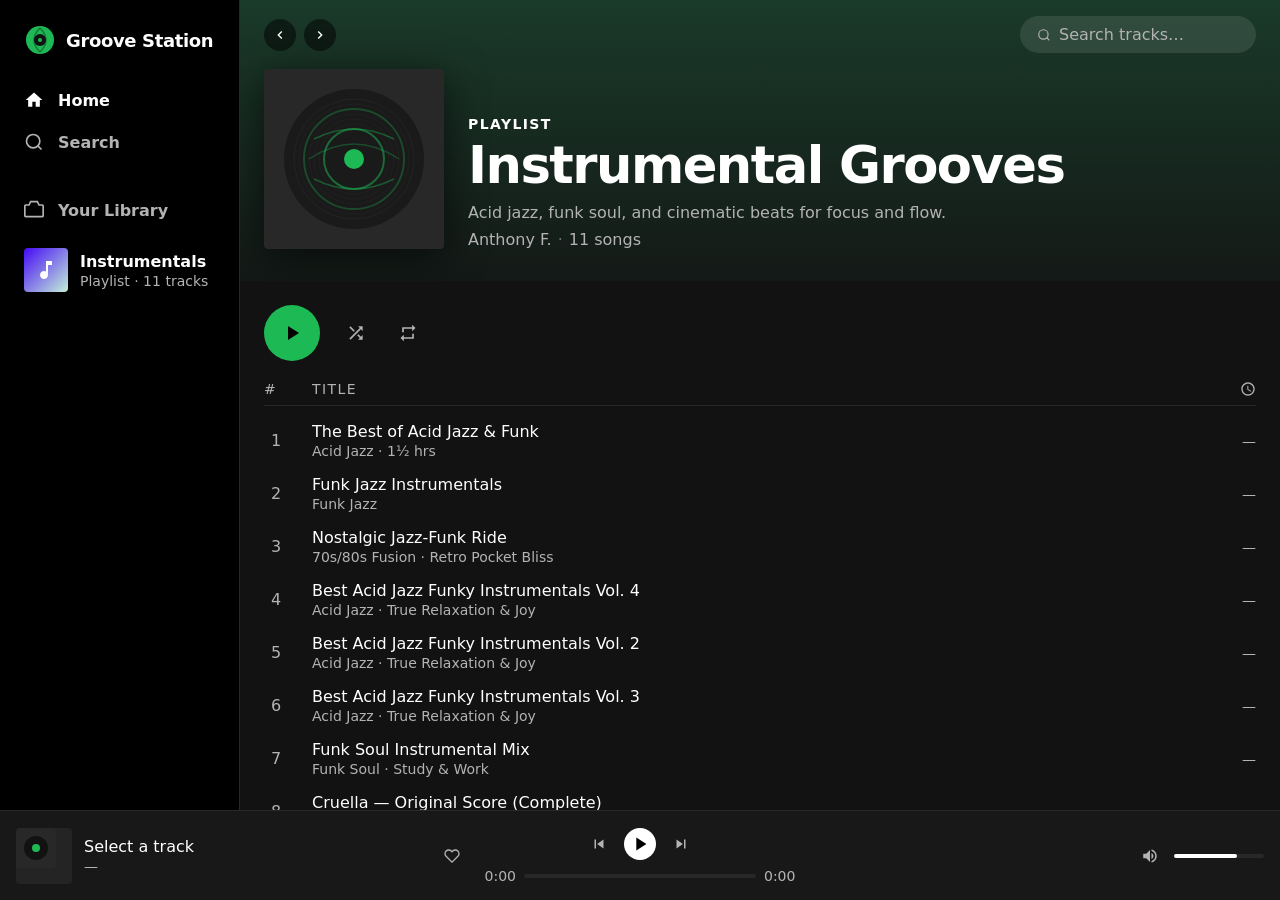
==== index.html @ 1ec8a1f3 "Initial commit: Groove Station music player - Spotify-style dark UI with sidebar, hero banner, track" ====
<!DOCTYPE html>
<html lang="en">
<head>
  <meta charset="UTF-8" />
  <meta name="viewport" content="width=device-width, initial-scale=1.0" />
  <title>Groove Station — Instrumental Player</title>
  <link rel="preconnect" href="https://api.fontshare.com" crossorigin />
  <link href="https://api.fontshare.com/v2/css?f[]=satoshi@400,500,700&f[]=cabinet-grotesk@400,500,700,800&display=swap" rel="stylesheet" />
  <link rel="stylesheet" href="style.css" />
</head>
<body>
  <!-- Sidebar -->
  <aside class="sidebar">
    <div class="sidebar-logo">
      <svg viewBox="0 0 32 32" fill="none" aria-label="Groove Station" width="32" height="32">
        <circle cx="16" cy="16" r="14" fill="#1DB954"/>
        <circle cx="16" cy="16" r="6" fill="#121212"/>
        <circle cx="16" cy="16" r="2" fill="#1DB954"/>
        <path d="M16 4 Q22 10 22 16 Q22 22 16 28" stroke="#121212" stroke-width="1.5" fill="none" opacity="0.4"/>
        <path d="M16 4 Q10 10 10 16 Q10 22 16 28" stroke="#121212" stroke-width="1.5" fill="none" opacity="0.4"/>
      </svg>
      <span class="logo-text">Groove Station</span>
    </div>

    <nav class="sidebar-nav">
      <div class="nav-section">
        <button class="nav-item active" data-view="home">
          <svg viewBox="0 0 24 24" fill="currentColor" width="20" height="20"><path d="M10 20v-6h4v6h5v-8h3L12 3 2 12h3v8z"/></svg>
          Home
        </button>
        <button class="nav-item" data-view="search">
          <svg viewBox="0 0 24 24" fill="none" stroke="currentColor" stroke-width="2" width="20" height="20"><circle cx="11" cy="11" r="8"/><path d="m21 21-4.35-4.35"/></svg>
          Search
        </button>
      </div>

      <div class="nav-section">
        <div class="library-header">
          <svg viewBox="0 0 24 24" fill="none" stroke="currentColor" stroke-width="2" width="20" height="20"><path d="M2 6h4l2-4h8l2 4h4a1 1 0 0 1 1 1v12a1 1 0 0 1-1 1H2a1 1 0 0 1-1-1V7a1 1 0 0 1 1-1z"/></svg>
          Your Library
        </div>
        <div class="playlist-card">
          <div class="playlist-icon">
            <svg viewBox="0 0 24 24" fill="currentColor" width="24" height="24"><path d="M12 3v10.55c-.59-.34-1.27-.55-2-.55-2.21 0-4 1.79-4 4s1.79 4 4 4 4-1.79 4-4V7h4V3h-6z"/></svg>
          </div>
          <div class="playlist-info">
            <span class="playlist-name">Instrumentals</span>
            <span class="playlist-meta">Playlist · <span id="track-count">11</span> tracks</span>
          </div>
        </div>
      </div>
    </nav>
  </aside>

  <!-- Main content -->
  <main class="main">
    <!-- Header -->
    <header class="main-header">
      <div class="header-nav">
        <button class="header-btn" id="btn-back" aria-label="Back">
          <svg viewBox="0 0 24 24" fill="currentColor" width="16" height="16"><path d="M15.41 7.41L14 6l-6 6 6 6 1.41-1.41L10.83 12z"/></svg>
        </button>
        <button class="header-btn" id="btn-fwd" aria-label="Forward">
          <svg viewBox="0 0 24 24" fill="currentColor" width="16" height="16"><path d="M10 6L8.59 7.41 13.17 12l-4.58 4.59L10 18l6-6z"/></svg>
        </button>
      </div>
      <div class="header-right">
        <div class="search-bar">
          <svg viewBox="0 0 24 24" fill="none" stroke="currentColor" stroke-width="2" width="14" height="14"><circle cx="11" cy="11" r="8"/><path d="m21 21-4.35-4.35"/></svg>
          <input type="text" id="search-input" placeholder="Search tracks…" />
        </div>
      </div>
    </header>

    <!-- Hero Banner -->
    <div class="hero-banner">
      <div class="hero-art">
        <svg viewBox="0 0 180 180" fill="none" width="180" height="180">
          <rect width="180" height="180" rx="4" fill="#282828"/>
          <circle cx="90" cy="90" r="70" fill="#121212" opacity="0.6"/>
          <circle cx="90" cy="90" r="50" stroke="#1DB954" stroke-width="2" fill="none" opacity="0.3"/>
          <circle cx="90" cy="90" r="30" stroke="#1DB954" stroke-width="2" fill="none" opacity="0.5"/>
          <circle cx="90" cy="90" r="10" fill="#1DB954"/>
          <!-- Vinyl grooves -->
          <circle cx="90" cy="90" r="60" stroke="#ffffff" stroke-width="0.5" fill="none" opacity="0.08"/>
          <circle cx="90" cy="90" r="55" stroke="#ffffff" stroke-width="0.5" fill="none" opacity="0.06"/>
          <circle cx="90" cy="90" r="45" stroke="#ffffff" stroke-width="0.5" fill="none" opacity="0.06"/>
          <circle cx="90" cy="90" r="40" stroke="#ffffff" stroke-width="0.5" fill="none" opacity="0.06"/>
          <circle cx="90" cy="90" r="35" stroke="#ffffff" stroke-width="0.5" fill="none" opacity="0.06"/>
          <!-- Sound waves -->
          <path d="M50 70 Q90 50 130 70" stroke="#1DB954" stroke-width="1.5" fill="none" opacity="0.4"/>
          <path d="M45 90 Q90 60 135 90" stroke="#1DB954" stroke-width="1.5" fill="none" opacity="0.3"/>
          <path d="M50 110 Q90 130 130 110" stroke="#1DB954" stroke-width="1.5" fill="none" opacity="0.4"/>
        </svg>
      </div>
      <div class="hero-info">
        <span class="hero-type">PLAYLIST</span>
        <h1 class="hero-title">Instrumental Grooves</h1>
        <p class="hero-desc">Acid jazz, funk soul, and cinematic beats for focus and flow.</p>
        <div class="hero-meta">
          <span>Anthony F.</span>
          <span class="dot">·</span>
          <span id="hero-count">11 songs</span>
        </div>
      </div>
    </div>

    <!-- Controls bar -->
    <div class="controls-bar">
      <button class="play-btn-large" id="play-hero" aria-label="Play all">
        <svg id="play-hero-icon" viewBox="0 0 24 24" fill="currentColor" width="24" height="24"><path d="M8 5v14l11-7z"/></svg>
      </button>
      <button class="icon-btn shuffle-btn" id="shuffle-btn" title="Shuffle" aria-label="Shuffle">
        <svg viewBox="0 0 24 24" fill="currentColor" width="20" height="20"><path d="M10.59 9.17L5.41 4 4 5.41l5.17 5.17 1.42-1.41zM14.5 4l2.04 2.04L4 18.59 5.41 20 17.96 7.46 20 9.5V4h-5.5zm.33 9.41l-1.41 1.41 3.13 3.13L14.5 20H20v-5.5l-2.04 2.04-3.13-3.13z"/></svg>
      </button>
      <button class="icon-btn repeat-btn" id="repeat-btn" title="Repeat" aria-label="Repeat">
        <svg viewBox="0 0 24 24" fill="currentColor" width="20" height="20"><path d="M7 7h10v3l4-4-4-4v3H5v6h2V7zm10 10H7v-3l-4 4 4 4v-3h12v-6h-2v4z"/></svg>
      </button>
    </div>

    <!-- Track list -->
    <div class="track-list-header">
      <span class="col-num">#</span>
      <span class="col-title">Title</span>
      <span class="col-duration">
        <svg viewBox="0 0 24 24" fill="currentColor" width="16" height="16"><path d="M11.99 2C6.47 2 2 6.48 2 12s4.47 10 9.99 10C17.52 22 22 17.52 22 12S17.52 2 11.99 2zM12 20c-4.42 0-8-3.58-8-8s3.58-8 8-8 8 3.58 8 8-3.58 8-8 8zm.5-13H11v6l5.25 3.15.75-1.23-4.5-2.67V7z"/></svg>
      </span>
    </div>
    <div class="track-divider"></div>

    <ul class="track-list" id="track-list">
      <!-- Populated by JS -->
    </ul>
  </main>

  <!-- Bottom Player Bar -->
  <footer class="player-bar">
    <div class="player-left">
      <div class="now-playing-art" id="np-art">
        <svg viewBox="0 0 40 40" fill="none" width="40" height="40">
          <rect width="40" height="40" rx="4" fill="#282828"/>
          <circle cx="20" cy="20" r="12" fill="#121212"/>
          <circle cx="20" cy="20" r="4" fill="#1DB954"/>
        </svg>
      </div>
      <div class="now-playing-info">
        <span class="np-title" id="np-title">Select a track</span>
        <span class="np-artist" id="np-artist">—</span>
      </div>
      <button class="icon-btn heart-btn" id="heart-btn" aria-label="Like">
        <svg viewBox="0 0 24 24" fill="none" stroke="currentColor" stroke-width="2" width="16" height="16"><path d="M20.84 4.61a5.5 5.5 0 0 0-7.78 0L12 5.67l-1.06-1.06a5.5 5.5 0 0 0-7.78 7.78l1.06 1.06L12 21.23l7.78-7.78 1.06-1.06a5.5 5.5 0 0 0 0-7.78z"/></svg>
      </button>
    </div>

    <div class="player-center">
      <div class="transport">
        <button class="transport-btn" id="prev-btn" aria-label="Previous">
          <svg viewBox="0 0 24 24" fill="currentColor" width="18" height="18"><path d="M6 6h2v12H6zm3.5 6l8.5 6V6z"/></svg>
        </button>
        <button class="transport-play" id="play-btn" aria-label="Play/Pause">
          <svg id="play-icon" viewBox="0 0 24 24" fill="currentColor" width="22" height="22"><path d="M8 5v14l11-7z"/></svg>
        </button>
        <button class="transport-btn" id="next-btn" aria-label="Next">
          <svg viewBox="0 0 24 24" fill="currentColor" width="18" height="18"><path d="M6 18l8.5-6L6 6v12zM16 6v12h2V6h-2z"/></svg>
        </button>
      </div>
      <div class="progress-row">
        <span class="time-label" id="current-time">0:00</span>
        <div class="progress-track" id="progress-track">
          <div class="progress-fill" id="progress-fill"></div>
          <div class="progress-thumb" id="progress-thumb"></div>
        </div>
        <span class="time-label" id="total-time">0:00</span>
      </div>
    </div>

    <div class="player-right">
      <div class="volume-row">
        <button class="icon-btn" id="mute-btn" aria-label="Mute">
          <svg id="volume-icon" viewBox="0 0 24 24" fill="currentColor" width="18" height="18"><path d="M3 9v6h4l5 5V4L7 9H3zm13.5 3c0-1.77-1.02-3.29-2.5-4.03v8.05c1.48-.73 2.5-2.25 2.5-4.02zM14 3.23v2.06c2.89.86 5 3.54 5 6.71s-2.11 5.85-5 6.71v2.06c4.01-.91 7-4.49 7-8.77s-2.99-7.86-7-8.77z"/></svg>
        </button>
        <div class="volume-track" id="volume-track">
          <div class="volume-fill" id="volume-fill" style="width: 70%"></div>
          <div class="volume-thumb" id="volume-thumb" style="left: 70%"></div>
        </div>
      </div>
    </div>
  </footer>

  <audio id="audio-engine" preload="none"></audio>
  <script src="app.js"></script>
</body>
</html>
---- style.css ----
/* ──────────────────────────────────────────────
   Design Tokens
────────────────────────────────────────────── */
:root {
  --bg-base: #121212;
  --bg-elevated: #1a1a1a;
  --bg-card: #242424;
  --bg-hover: #2a2a2a;
  --bg-sidebar: #000000;
  --bg-player: #181818;
  --accent: #1DB954;
  --accent-hover: #1ed760;
  --text-primary: #ffffff;
  --text-secondary: #b3b3b3;
  --text-muted: #727272;
  --border: #282828;

  --font-display: 'Cabinet Grotesk', 'Satoshi', system-ui, sans-serif;
  --font-body: 'Satoshi', system-ui, sans-serif;

  --text-xs: clamp(0.75rem, 0.7rem + 0.25vw, 0.875rem);
  --text-sm: clamp(0.875rem, 0.8rem + 0.35vw, 1rem);
  --text-base: clamp(1rem, 0.95rem + 0.25vw, 1.125rem);
  --text-lg: clamp(1.125rem, 1rem + 0.75vw, 1.5rem);
  --text-xl: clamp(1.5rem, 1.2rem + 1.25vw, 2.25rem);
  --text-2xl: clamp(2rem, 1.2rem + 2.5vw, 3.5rem);

  --sidebar-w: 240px;
  --player-h: 90px;
  --radius: 4px;
  --radius-md: 8px;
  --radius-full: 9999px;

  --transition: 0.15s ease;
}

/* ──────────────────────────────────────────────
   Reset & Base
────────────────────────────────────────────── */
*, *::before, *::after { box-sizing: border-box; margin: 0; padding: 0; }

html, body {
  height: 100%;
  background: var(--bg-base);
  color: var(--text-primary);
  font-family: var(--font-body);
  font-size: var(--text-sm);
  -webkit-font-smoothing: antialiased;
  overflow: hidden;
}

button { cursor: pointer; background: none; border: none; color: inherit; font: inherit; }
ul { list-style: none; }
input { font: inherit; }

/* ──────────────────────────────────────────────
   Layout Grid
────────────────────────────────────────────── */
body {
  display: grid;
  grid-template-columns: var(--sidebar-w) 1fr;
  grid-template-rows: 1fr var(--player-h);
  grid-template-areas:
    "sidebar main"
    "player  player";
}

/* ──────────────────────────────────────────────
   Sidebar
────────────────────────────────────────────── */
.sidebar {
  grid-area: sidebar;
  background: var(--bg-sidebar);
  display: flex;
  flex-direction: column;
  padding: 24px 12px 12px;
  overflow-y: auto;
  border-right: 1px solid var(--border);
}

.sidebar-logo {
  display: flex;
  align-items: center;
  gap: 10px;
  padding: 0 12px 24px;
}

.logo-text {
  font-family: var(--font-display);
  font-weight: 800;
  font-size: var(--text-base);
  letter-spacing: -0.02em;
  color: var(--text-primary);
}

.sidebar-nav {
  display: flex;
  flex-direction: column;
  gap: 8px;
}

.nav-section {
  display: flex;
  flex-direction: column;
  gap: 2px;
  margin-bottom: 20px;
}

.nav-item {
  display: flex;
  align-items: center;
  gap: 14px;
  padding: 10px 12px;
  border-radius: var(--radius-md);
  color: var(--text-secondary);
  font-size: var(--text-sm);
  font-weight: 600;
  transition: color var(--transition), background var(--transition);
  text-align: left;
  width: 100%;
}

.nav-item:hover { color: var(--text-primary); }
.nav-item.active { color: var(--text-primary); }

.library-header {
  display: flex;
  align-items: center;
  gap: 14px;
  padding: 10px 12px;
  color: var(--text-secondary);
  font-size: var(--text-sm);
  font-weight: 700;
}

.playlist-card {
  display: flex;
  align-items: center;
  gap: 12px;
  padding: 8px 12px;
  border-radius: var(--radius-md);
  cursor: pointer;
  transition: background var(--transition);
  margin-top: 8px;
}

.playlist-card:hover { background: var(--bg-hover); }

.playlist-icon {
  width: 44px;
  height: 44px;
  background: linear-gradient(135deg, #450af5, #c4efd9);
  border-radius: var(--radius);
  display: flex;
  align-items: center;
  justify-content: center;
  flex-shrink: 0;
}

.playlist-name {
  display: block;
  font-size: var(--text-sm);
  font-weight: 600;
  color: var(--text-primary);
}

.playlist-meta {
  display: block;
  font-size: var(--text-xs);
  color: var(--text-secondary);
  margin-top: 2px;
}

/* ──────────────────────────────────────────────
   Main Content
────────────────────────────────────────────── */
.main {
  grid-area: main;
  overflow-y: auto;
  background: linear-gradient(180deg, #1a3a2a 0%, var(--bg-base) 340px);
}

/* ──────────────────────────────────────────────
   Header
────────────────────────────────────────────── */
.main-header {
  display: flex;
  align-items: center;
  justify-content: space-between;
  padding: 16px 24px;
  position: sticky;
  top: 0;
  z-index: 10;
  background: transparent;
}

.header-nav { display: flex; gap: 8px; }

.header-btn {
  width: 32px;
  height: 32px;
  background: rgba(0,0,0,0.5);
  border-radius: var(--radius-full);
  display: flex;
  align-items: center;
  justify-content: center;
  color: var(--text-primary);
  transition: background var(--transition);
}

.header-btn:hover { background: rgba(0,0,0,0.7); }

.header-right { display: flex; align-items: center; gap: 12px; }

.search-bar {
  display: flex;
  align-items: center;
  gap: 8px;
  background: rgba(255,255,255,0.1);
  border-radius: var(--radius-full);
  padding: 8px 16px;
  border: 1px solid transparent;
  transition: border-color var(--transition), background var(--transition);
}

.search-bar:focus-within {
  border-color: var(--text-primary);
  background: rgba(255,255,255,0.15);
}

.search-bar input {
  background: none;
  border: none;
  outline: none;
  color: var(--text-primary);
  font-size: var(--text-sm);
  width: 180px;
}

.search-bar input::placeholder { color: var(--text-secondary); }
.search-bar svg { color: var(--text-secondary); flex-shrink: 0; }

/* ──────────────────────────────────────────────
   Hero Banner
────────────────────────────────────────────── */
.hero-banner {
  display: flex;
  align-items: flex-end;
  gap: 24px;
  padding: 0 24px 32px;
}

.hero-art {
  width: 180px;
  height: 180px;
  border-radius: var(--radius);
  overflow: hidden;
  box-shadow: 0 8px 40px rgba(0,0,0,0.6);
  flex-shrink: 0;
}

.hero-art svg { display: block; }

.hero-type {
  display: block;
  font-size: var(--text-xs);
  font-weight: 700;
  letter-spacing: 0.1em;
  margin-bottom: 8px;
}

.hero-title {
  font-family: var(--font-display);
  font-size: var(--text-2xl);
  font-weight: 800;
  letter-spacing: -0.03em;
  line-height: 1;
  margin-bottom: 12px;
}

.hero-desc {
  font-size: var(--text-sm);
  color: var(--text-secondary);
  margin-bottom: 8px;
}

.hero-meta {
  display: flex;
  align-items: center;
  gap: 6px;
  font-size: var(--text-sm);
  color: var(--text-secondary);
}

.dot { color: var(--text-muted); }

/* ──────────────────────────────────────────────
   Controls Bar
────────────────────────────────────────────── */
.controls-bar {
  display: flex;
  align-items: center;
  gap: 20px;
  padding: 24px 24px 16px;
  background: var(--bg-base);
  position: sticky;
  top: 64px;
  z-index: 9;
}

.play-btn-large {
  width: 56px;
  height: 56px;
  background: var(--accent);
  border-radius: var(--radius-full);
  display: flex;
  align-items: center;
  justify-content: center;
  color: #000;
  transition: transform var(--transition), background var(--transition);
  flex-shrink: 0;
}

.play-btn-large:hover {
  background: var(--accent-hover);
  transform: scale(1.04);
}

.icon-btn {
  color: var(--text-secondary);
  display: flex;
  align-items: center;
  justify-content: center;
  width: 32px;
  height: 32px;
  border-radius: var(--radius-full);
  transition: color var(--transition);
}

.icon-btn:hover { color: var(--text-primary); }
.icon-btn.active { color: var(--accent); }

/* ──────────────────────────────────────────────
   Track List
────────────────────────────────────────────── */
.track-list-header {
  display: grid;
  grid-template-columns: 40px 1fr 60px;
  gap: 8px;
  align-items: center;
  padding: 4px 24px 8px;
  color: var(--text-secondary);
  font-size: var(--text-xs);
  letter-spacing: 0.1em;
  text-transform: uppercase;
  font-weight: 500;
}

.col-duration { display: flex; justify-content: flex-end; align-items: center; }

.track-divider {
  height: 1px;
  background: var(--border);
  margin: 0 24px 8px;
}

.track-list {
  padding: 0 8px 140px;
}

.track-item {
  display: grid;
  grid-template-columns: 40px 1fr 60px;
  gap: 8px;
  align-items: center;
  padding: 8px 16px;
  border-radius: var(--radius);
  cursor: pointer;
  transition: background var(--transition);
  user-select: none;
}

.track-item:hover { background: var(--bg-hover); }
.track-item.active { background: var(--bg-card); }

.track-num {
  font-size: var(--text-sm);
  color: var(--text-secondary);
  text-align: center;
  width: 24px;
  position: relative;
}

.track-item.active .track-num { color: var(--accent); }

.play-indicator {
  display: none;
  position: absolute;
  inset: 0;
  align-items: center;
  justify-content: center;
}

.track-item.playing .track-num .num-text { display: none; }
.track-item.playing .track-num .play-indicator {
  display: flex;
}

.bars {
  display: flex;
  align-items: flex-end;
  gap: 2px;
  height: 14px;
}

.bars span {
  display: block;
  width: 3px;
  background: var(--accent);
  border-radius: 1px;
  animation: bar-bounce 0.8s ease-in-out infinite alternate;
}

.bars span:nth-child(1) { height: 6px; animation-delay: 0s; }
.bars span:nth-child(2) { height: 12px; animation-delay: 0.2s; }
.bars span:nth-child(3) { height: 8px; animation-delay: 0.4s; }

@keyframes bar-bounce {
  from { transform: scaleY(0.4); }
  to { transform: scaleY(1); }
}

.track-item.paused .bars span { animation-play-state: paused; }

.track-details { min-width: 0; }

.track-name {
  display: block;
  font-size: var(--text-sm);
  font-weight: 500;
  color: var(--text-primary);
  white-space: nowrap;
  overflow: hidden;
  text-overflow: ellipsis;
}

.track-item.active .track-name,
.track-item.playing .track-name { color: var(--accent); }

.track-genre {
  display: block;
  font-size: var(--text-xs);
  color: var(--text-secondary);
  margin-top: 2px;
  white-space: nowrap;
  overflow: hidden;
  text-overflow: ellipsis;
}

.track-duration {
  font-size: var(--text-xs);
  color: var(--text-secondary);
  text-align: right;
  font-variant-numeric: tabular-nums;
}

/* ──────────────────────────────────────────────
   Player Bar
────────────────────────────────────────────── */
.player-bar {
  grid-area: player;
  background: var(--bg-player);
  border-top: 1px solid var(--border);
  display: grid;
  grid-template-columns: 1fr auto 1fr;
  align-items: center;
  padding: 0 16px;
  gap: 12px;
  height: var(--player-h);
  z-index: 100;
}

.player-left {
  display: flex;
  align-items: center;
  gap: 12px;
  min-width: 0;
}

.now-playing-art {
  width: 56px;
  height: 56px;
  border-radius: var(--radius);
  overflow: hidden;
  flex-shrink: 0;
  background: var(--bg-card);
}

.now-playing-art svg { display: block; }

.now-playing-info { min-width: 0; flex: 1; }

.np-title {
  display: block;
  font-size: var(--text-sm);
  font-weight: 500;
  color: var(--text-primary);
  white-space: nowrap;
  overflow: hidden;
  text-overflow: ellipsis;
  max-width: 180px;
}

.np-artist {
  display: block;
  font-size: var(--text-xs);
  color: var(--text-secondary);
  margin-top: 2px;
}

.heart-btn.liked { color: var(--accent); }
.heart-btn.liked svg { fill: var(--accent); }

/* Player center */
.player-center {
  display: flex;
  flex-direction: column;
  align-items: center;
  gap: 8px;
  min-width: 320px;
  max-width: 480px;
  width: 100%;
}

.transport {
  display: flex;
  align-items: center;
  gap: 16px;
}

.transport-btn {
  color: var(--text-secondary);
  display: flex;
  align-items: center;
  justify-content: center;
  transition: color var(--transition), transform var(--transition);
}

.transport-btn:hover { color: var(--text-primary); transform: scale(1.1); }

.transport-play {
  width: 32px;
  height: 32px;
  background: var(--text-primary);
  border-radius: var(--radius-full);
  display: flex;
  align-items: center;
  justify-content: center;
  color: #000;
  transition: transform var(--transition), background var(--transition);
}

.transport-play:hover { transform: scale(1.06); background: #e0e0e0; }

.progress-row {
  display: flex;
  align-items: center;
  gap: 8px;
  width: 100%;
}

.time-label {
  font-size: var(--text-xs);
  color: var(--text-secondary);
  font-variant-numeric: tabular-nums;
  min-width: 36px;
}

#current-time { text-align: right; }
#total-time { text-align: left; }

.progress-track {
  flex: 1;
  height: 4px;
  background: var(--border);
  border-radius: var(--radius-full);
  position: relative;
  cursor: pointer;
  transition: height var(--transition);
}

.progress-track:hover { height: 6px; }
.progress-track:hover .progress-thumb { opacity: 1; }

.progress-fill {
  height: 100%;
  background: var(--text-primary);
  border-radius: var(--radius-full);
  pointer-events: none;
  width: 0%;
  transition: background var(--transition);
}

.progress-track:hover .progress-fill { background: var(--accent); }

.progress-thumb {
  position: absolute;
  top: 50%;
  transform: translate(-50%, -50%);
  width: 12px;
  height: 12px;
  background: var(--text-primary);
  border-radius: var(--radius-full);
  opacity: 0;
  pointer-events: none;
  transition: opacity var(--transition);
  left: 0%;
}

/* Player right */
.player-right {
  display: flex;
  align-items: center;
  justify-content: flex-end;
}

.volume-row {
  display: flex;
  align-items: center;
  gap: 8px;
}

.volume-track {
  width: 90px;
  height: 4px;
  background: var(--border);
  border-radius: var(--radius-full);
  position: relative;
  cursor: pointer;
  transition: height var(--transition);
}

.volume-track:hover { height: 6px; }
.volume-track:hover .volume-thumb { opacity: 1; }

.volume-fill {
  height: 100%;
  background: var(--text-primary);
  border-radius: var(--radius-full);
  pointer-events: none;
}

.volume-track:hover .volume-fill { background: var(--accent); }

.volume-thumb {
  position: absolute;
  top: 50%;
  transform: translate(-50%, -50%);
  width: 12px;
  height: 12px;
  background: var(--text-primary);
  border-radius: var(--radius-full);
  opacity: 0;
  pointer-events: none;
  transition: opacity var(--transition);
}

/* ──────────────────────────────────────────────
   Scrollbar
────────────────────────────────────────────── */
::-webkit-scrollbar { width: 8px; }
::-webkit-scrollbar-track { background: transparent; }
::-webkit-scrollbar-thumb { background: var(--border); border-radius: 4px; }
::-webkit-scrollbar-thumb:hover { background: #444; }

/* ──────────────────────────────────────────────
   Hidden state
────────────────────────────────────────────── */
.hidden { display: none !important; }
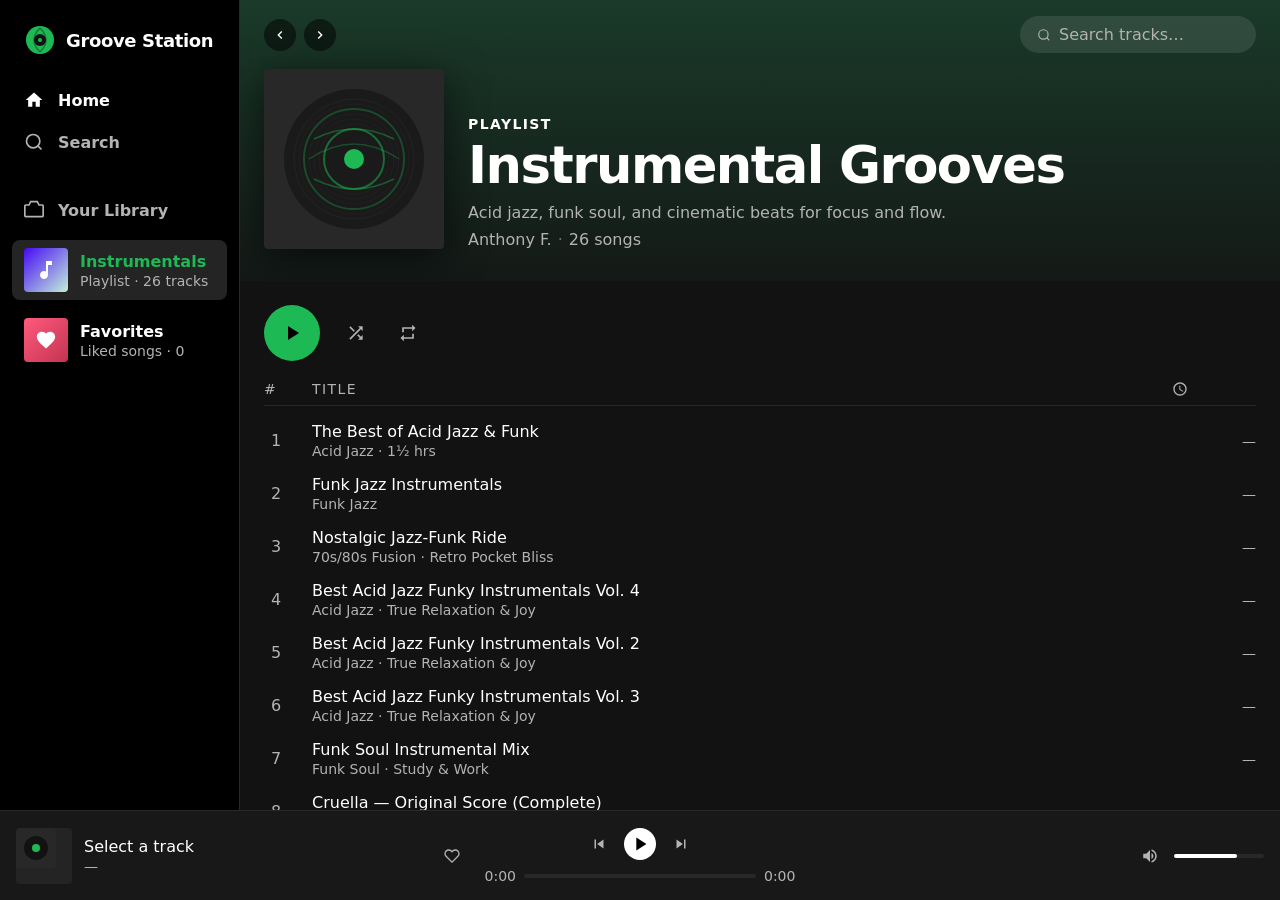
==== commit bc9ec9e6: "Add Favorites (heart + sidebar view, localStorage); add 13 new tracks (26 total)" ====
--- a/index.html
+++ b/index.html
@@ -39,13 +39,22 @@
           <svg viewBox="0 0 24 24" fill="none" stroke="currentColor" stroke-width="2" width="20" height="20"><path d="M2 6h4l2-4h8l2 4h4a1 1 0 0 1 1 1v12a1 1 0 0 1-1 1H2a1 1 0 0 1-1-1V7a1 1 0 0 1 1-1z"/></svg>
           Your Library
         </div>
-        <div class="playlist-card">
+        <div class="playlist-card active" data-view="all">
           <div class="playlist-icon">
             <svg viewBox="0 0 24 24" fill="currentColor" width="24" height="24"><path d="M12 3v10.55c-.59-.34-1.27-.55-2-.55-2.21 0-4 1.79-4 4s1.79 4 4 4 4-1.79 4-4V7h4V3h-6z"/></svg>
           </div>
           <div class="playlist-info">
             <span class="playlist-name">Instrumentals</span>
             <span class="playlist-meta">Playlist · <span id="track-count">11</span> tracks</span>
+          </div>
+        </div>
+        <div class="playlist-card" data-view="favorites">
+          <div class="playlist-icon favorites-icon">
+            <svg viewBox="0 0 24 24" fill="currentColor" width="22" height="22"><path d="M12 21.35l-1.45-1.32C5.4 15.36 2 12.28 2 8.5 2 5.42 4.42 3 7.5 3c1.74 0 3.41.81 4.5 2.09C13.09 3.81 14.76 3 16.5 3 19.58 3 22 5.42 22 8.5c0 3.78-3.4 6.86-8.55 11.54L12 21.35z"/></svg>
+          </div>
+          <div class="playlist-info">
+            <span class="playlist-name">Favorites</span>
+            <span class="playlist-meta">Liked songs · <span id="fav-count">0</span></span>
           </div>
         </div>
       </div>
@@ -131,6 +140,11 @@
     <ul class="track-list" id="track-list">
       <!-- Populated by JS -->
     </ul>
+    <div class="empty-state" id="empty-state" style="display:none">
+      <svg viewBox="0 0 24 24" width="48" height="48" fill="none" stroke="currentColor" stroke-width="1.5"><path d="M12 21.35l-1.45-1.32C5.4 15.36 2 12.28 2 8.5 2 5.42 4.42 3 7.5 3c1.74 0 3.41.81 4.5 2.09C13.09 3.81 14.76 3 16.5 3 19.58 3 22 5.42 22 8.5c0 3.78-3.4 6.86-8.55 11.54L12 21.35z"/></svg>
+      <h3>No favorites yet</h3>
+      <p>Tap the heart on any track to add it to your Favorites.</p>
+    </div>
   </main>
 
   <!-- Bottom Player Bar -->
--- a/style.css
+++ b/style.css
@@ -345,7 +345,7 @@
 ────────────────────────────────────────────── */
 .track-list-header {
   display: grid;
-  grid-template-columns: 40px 1fr 60px;
+  grid-template-columns: 40px 1fr 40px 60px;
   gap: 8px;
   align-items: center;
   padding: 4px 24px 8px;
@@ -370,7 +370,7 @@
 
 .track-item {
   display: grid;
-  grid-template-columns: 40px 1fr 60px;
+  grid-template-columns: 40px 1fr 40px 60px;
   gap: 8px;
   align-items: center;
   padding: 8px 16px;
@@ -381,6 +381,27 @@
 }
 
 .track-item:hover { background: var(--bg-hover); }
+
+/* Per-row favorite heart */
+.row-heart {
+  display: flex;
+  align-items: center;
+  justify-content: center;
+  width: 32px;
+  height: 32px;
+  border: none;
+  background: transparent;
+  color: var(--text-secondary);
+  cursor: pointer;
+  border-radius: 50%;
+  opacity: 0;
+  transition: opacity var(--transition), color var(--transition), transform var(--transition);
+}
+.row-heart svg { fill: none; stroke: currentColor; stroke-width: 2; }
+.track-item:hover .row-heart { opacity: 1; }
+.row-heart:hover { color: var(--text-primary); transform: scale(1.12); }
+.row-heart.liked { opacity: 1; color: var(--accent); }
+.row-heart.liked svg { fill: var(--accent); stroke: var(--accent); }
 .track-item.active { background: var(--bg-card); }
 
 .track-num {
@@ -677,3 +698,30 @@
    Hidden state
 ────────────────────────────────────────────── */
 .hidden { display: none !important; }
+
+/* ──────────────────────────────────────────────
+   Favorites — sidebar + empty state
+────────────────────────────────────────────── */
+.playlist-card { cursor: pointer; }
+.playlist-card.active { background: var(--bg-card); }
+.playlist-card.active .playlist-name { color: var(--accent); }
+
+.favorites-icon {
+  background: linear-gradient(135deg, #ff5a7e 0%, #c4344f 100%);
+  color: #fff;
+}
+.favorites-icon svg { fill: #fff; }
+
+.empty-state {
+  text-align: center;
+  padding: 64px 24px;
+  color: var(--text-secondary);
+}
+.empty-state svg { color: var(--accent); opacity: 0.7; margin-bottom: 16px; }
+.empty-state h3 {
+  font-family: 'Cabinet Grotesk', sans-serif;
+  font-size: var(--text-lg, 20px);
+  color: var(--text-primary);
+  margin: 0 0 6px;
+}
+.empty-state p { margin: 0; font-size: var(--text-sm); }
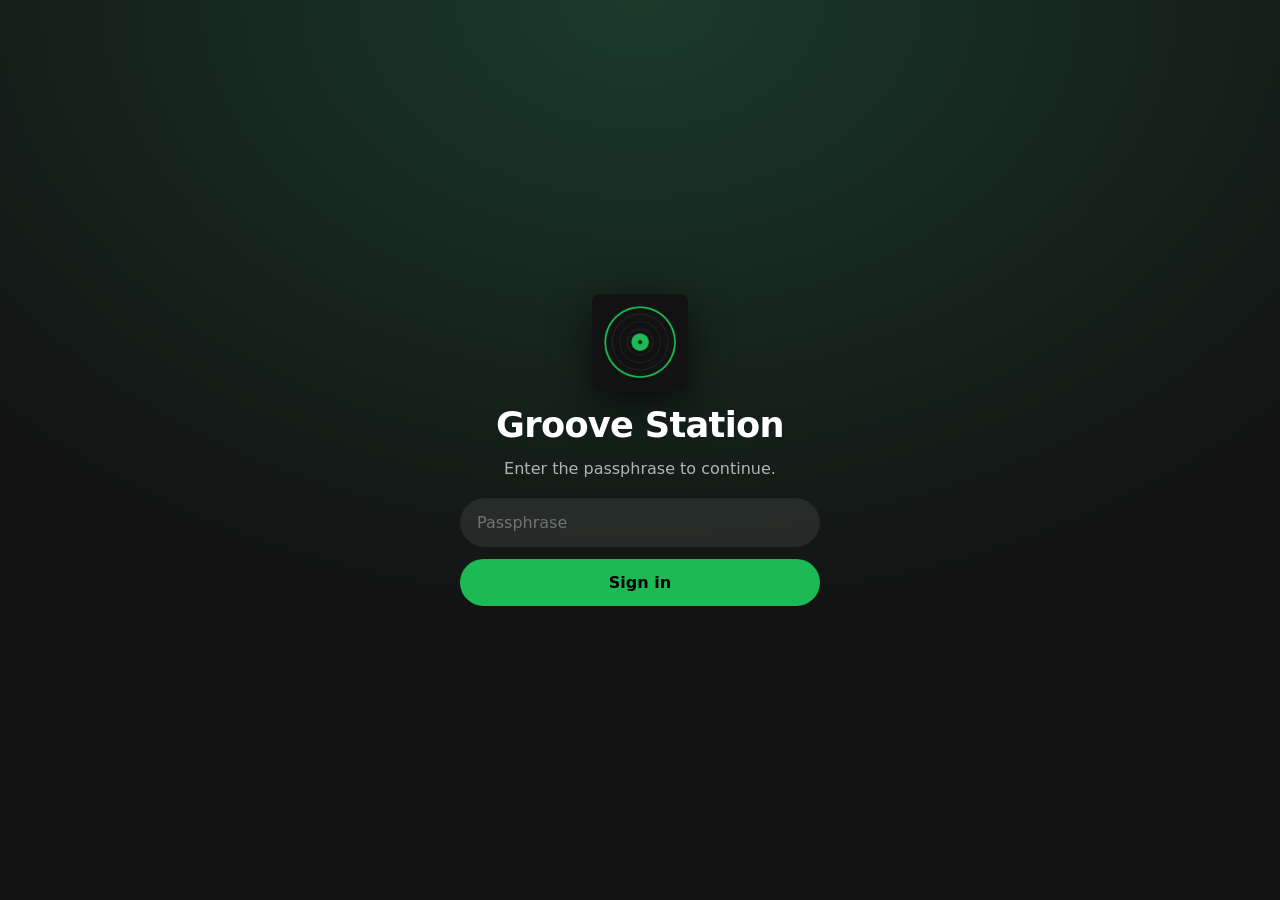
==== commit 31363566: "Fix sticky header/controls overlapping the track list The main-header was transparent while sticky, " ====
--- a/index.html
+++ b/index.html
@@ -2,13 +2,44 @@
 <html lang="en">
 <head>
   <meta charset="UTF-8" />
-  <meta name="viewport" content="width=device-width, initial-scale=1.0" />
+  <meta name="viewport" content="width=device-width, initial-scale=1.0, viewport-fit=cover" />
+  <meta name="theme-color" content="#000000" />
+  <meta name="apple-mobile-web-app-capable" content="yes" />
+  <meta name="apple-mobile-web-app-status-bar-style" content="black-translucent" />
+  <meta name="apple-mobile-web-app-title" content="Groove Station" />
   <title>Groove Station — Instrumental Player</title>
+  <link rel="icon" type="image/png" href="cover-96.png" />
+  <link rel="apple-touch-icon" href="cover.png" />
   <link rel="preconnect" href="https://api.fontshare.com" crossorigin />
   <link href="https://api.fontshare.com/v2/css?f[]=satoshi@400,500,700&f[]=cabinet-grotesk@400,500,700,800&display=swap" rel="stylesheet" />
   <link rel="stylesheet" href="style.css" />
 </head>
 <body>
+  <!-- Mobile top bar (hidden on desktop) -->
+  <header class="mobile-topbar">
+    <div class="mt-logo">
+      <svg viewBox="0 0 32 32" fill="none" width="28" height="28" aria-hidden="true">
+        <circle cx="16" cy="16" r="14" fill="#1DB954"/>
+        <circle cx="16" cy="16" r="6" fill="#121212"/>
+        <circle cx="16" cy="16" r="2" fill="#1DB954"/>
+      </svg>
+      <span>Groove Station</span>
+    </div>
+    <button class="mt-search-btn" id="mt-search-btn" aria-label="Search">
+      <svg viewBox="0 0 24 24" fill="none" stroke="currentColor" stroke-width="2" width="22" height="22"><circle cx="11" cy="11" r="8"/><path d="m21 21-4.35-4.35"/></svg>
+    </button>
+  </header>
+
+  <!-- Mobile search overlay (hidden by default) -->
+  <div class="mobile-search-sheet" id="mobile-search-sheet" aria-hidden="true">
+    <div class="mss-bar">
+      <button class="mss-close" id="mss-close" aria-label="Close search">
+        <svg viewBox="0 0 24 24" fill="currentColor" width="22" height="22"><path d="M20 11H7.83l5.59-5.59L12 4l-8 8 8 8 1.41-1.41L7.83 13H20v-2z"/></svg>
+      </button>
+      <input type="text" id="mobile-search-input" placeholder="Search tracks…" autocomplete="off" />
+    </div>
+  </div>
+
   <!-- Sidebar -->
   <aside class="sidebar">
     <div class="sidebar-logo">
@@ -201,7 +232,94 @@
     </div>
   </footer>
 
+  <!-- Mobile expanded now-playing sheet -->
+  <div class="np-sheet" id="np-sheet" aria-hidden="true">
+    <div class="nps-header">
+      <button class="nps-close" id="nps-close" aria-label="Close now playing">
+        <svg viewBox="0 0 24 24" fill="currentColor" width="22" height="22"><path d="M7.41 8.59L12 13.17l4.59-4.58L18 10l-6 6-6-6z"/></svg>
+      </button>
+      <span class="nps-context">Playing from Groove Station</span>
+      <span class="nps-spacer"></span>
+    </div>
+    <div class="nps-art">
+      <svg viewBox="0 0 300 300" width="100%" height="100%" preserveAspectRatio="xMidYMid meet">
+        <rect width="300" height="300" rx="12" fill="#282828"/>
+        <circle cx="150" cy="150" r="120" fill="#121212" opacity="0.7"/>
+        <circle cx="150" cy="150" r="90" stroke="#1DB954" stroke-width="2" fill="none" opacity="0.35"/>
+        <circle cx="150" cy="150" r="55" stroke="#1DB954" stroke-width="2" fill="none" opacity="0.55"/>
+        <circle cx="150" cy="150" r="18" fill="#1DB954"/>
+        <circle cx="150" cy="150" r="100" stroke="#ffffff" stroke-width="0.5" fill="none" opacity="0.08"/>
+        <circle cx="150" cy="150" r="70" stroke="#ffffff" stroke-width="0.5" fill="none" opacity="0.08"/>
+      </svg>
+    </div>
+    <div class="nps-meta">
+      <span class="nps-title" id="nps-title">Select a track</span>
+      <span class="nps-artist" id="nps-artist">—</span>
+    </div>
+    <div class="nps-progress">
+      <div class="progress-track" id="nps-progress-track">
+        <div class="progress-fill" id="nps-progress-fill"></div>
+        <div class="progress-thumb" id="nps-progress-thumb"></div>
+      </div>
+      <div class="nps-times">
+        <span id="nps-current-time">0:00</span>
+        <span id="nps-total-time">0:00</span>
+      </div>
+    </div>
+    <div class="nps-controls">
+      <button class="icon-btn shuffle-btn" id="nps-shuffle" aria-label="Shuffle">
+        <svg viewBox="0 0 24 24" fill="currentColor" width="22" height="22"><path d="M10.59 9.17L5.41 4 4 5.41l5.17 5.17 1.42-1.41zM14.5 4l2.04 2.04L4 18.59 5.41 20 17.96 7.46 20 9.5V4h-5.5zm.33 9.41l-1.41 1.41 3.13 3.13L14.5 20H20v-5.5l-2.04 2.04-3.13-3.13z"/></svg>
+      </button>
+      <button class="nps-transport" id="nps-prev" aria-label="Previous">
+        <svg viewBox="0 0 24 24" fill="currentColor" width="32" height="32"><path d="M6 6h2v12H6zm3.5 6l8.5 6V6z"/></svg>
+      </button>
+      <button class="nps-play" id="nps-play" aria-label="Play/Pause">
+        <svg id="nps-play-icon" viewBox="0 0 24 24" fill="currentColor" width="32" height="32"><path d="M8 5v14l11-7z"/></svg>
+      </button>
+      <button class="nps-transport" id="nps-next" aria-label="Next">
+        <svg viewBox="0 0 24 24" fill="currentColor" width="32" height="32"><path d="M6 18l8.5-6L6 6v12zM16 6v12h2V6h-2z"/></svg>
+      </button>
+      <button class="icon-btn repeat-btn" id="nps-repeat" aria-label="Repeat">
+        <svg viewBox="0 0 24 24" fill="currentColor" width="22" height="22"><path d="M7 7h10v3l4-4-4-4v3H5v6h2V7zm10 10H7v-3l-4 4 4 4v-3h12v-6h-2v4z"/></svg>
+      </button>
+    </div>
+    <div class="nps-footer">
+      <button class="icon-btn heart-btn" id="nps-heart" aria-label="Like">
+        <svg viewBox="0 0 24 24" fill="none" stroke="currentColor" stroke-width="2" width="22" height="22"><path d="M20.84 4.61a5.5 5.5 0 0 0-7.78 0L12 5.67l-1.06-1.06a5.5 5.5 0 0 0-7.78 7.78l1.06 1.06L12 21.23l7.78-7.78 1.06-1.06a5.5 5.5 0 0 0 0-7.78z"/></svg>
+      </button>
+    </div>
+  </div>
+
+  <!-- Mobile bottom nav (hidden on desktop) -->
+  <nav class="mobile-bottomnav" aria-label="Primary">
+    <button class="mbn-item active" data-mbn-view="all">
+      <svg viewBox="0 0 24 24" fill="currentColor" width="24" height="24"><path d="M10 20v-6h4v6h5v-8h3L12 3 2 12h3v8z"/></svg>
+      <span>Home</span>
+    </button>
+    <button class="mbn-item" data-mbn-view="search">
+      <svg viewBox="0 0 24 24" fill="none" stroke="currentColor" stroke-width="2" width="24" height="24"><circle cx="11" cy="11" r="8"/><path d="m21 21-4.35-4.35"/></svg>
+      <span>Search</span>
+    </button>
+    <button class="mbn-item" data-mbn-view="favorites">
+      <svg viewBox="0 0 24 24" fill="currentColor" width="24" height="24"><path d="M12 21.35l-1.45-1.32C5.4 15.36 2 12.28 2 8.5 2 5.42 4.42 3 7.5 3c1.74 0 3.41.81 4.5 2.09C13.09 3.81 14.76 3 16.5 3 19.58 3 22 5.42 22 8.5c0 3.78-3.4 6.86-8.55 11.54L12 21.35z"/></svg>
+      <span>Library</span>
+    </button>
+  </nav>
+
   <audio id="audio-engine" preload="none"></audio>
+  <script>
+    // Turn the sticky header/controls opaque once scrolled past the green glow,
+    // so track rows don't show through them.
+    (function () {
+      var main = document.querySelector('.main');
+      if (!main) return;
+      var update = function () {
+        main.classList.toggle('is-scrolled', main.scrollTop > 180);
+      };
+      main.addEventListener('scroll', update, { passive: true });
+      update();
+    })();
+  </script>
   <script src="app.js"></script>
 </body>
 </html>
--- a/style.css
+++ b/style.css
@@ -177,7 +177,22 @@
 .main {
   grid-area: main;
   overflow-y: auto;
-  background: linear-gradient(180deg, #1a3a2a 0%, var(--bg-base) 340px);
+  background: var(--bg-base);
+  position: relative;
+}
+
+/* Green glow sits in the scroll flow so it scrolls away with the content,
+   instead of being a fixed backdrop the sticky bars float on top of. */
+.main::before {
+  content: "";
+  position: absolute;
+  top: 0;
+  left: 0;
+  right: 0;
+  height: 340px;
+  background: linear-gradient(180deg, #1a3a2a 0%, var(--bg-base) 100%);
+  z-index: -1;
+  pointer-events: none;
 }
 
 /* ──────────────────────────────────────────────
@@ -192,6 +207,7 @@
   top: 0;
   z-index: 10;
   background: transparent;
+  transition: background var(--transition), box-shadow var(--transition);
 }
 
 .header-nav { display: flex; gap: 8px; }
@@ -302,10 +318,22 @@
   align-items: center;
   gap: 20px;
   padding: 24px 24px 16px;
-  background: var(--bg-base);
+  background: transparent;
   position: sticky;
   top: 64px;
   z-index: 9;
+  transition: background var(--transition);
+}
+
+/* Once the page is scrolled, the green glow has scrolled past the sticky
+   bars, so make them opaque to cover the track rows passing underneath. */
+.main.is-scrolled .main-header {
+  background: var(--bg-base);
+  box-shadow: 0 1px 0 rgba(0, 0, 0, 0.3);
+}
+
+.main.is-scrolled .controls-bar {
+  background: var(--bg-base);
 }
 
 .play-btn-large {
@@ -725,3 +753,439 @@
   margin: 0 0 6px;
 }
 .empty-state p { margin: 0; font-size: var(--text-sm); }
+
+/* ──────────────────────────────
+   Desktop-only defaults for mobile elements
+   ────────────────────────────── */
+.mobile-topbar,
+.mobile-bottomnav,
+.mobile-search-sheet,
+.np-sheet { display: none; }
+
+/* ──────────────────────────────
+   Mobile layout (<= 768px)
+   ────────────────────────────── */
+@media (max-width: 768px) {
+  :root {
+    --player-h: 68px;
+    --bottomnav-h: 56px;
+    --topbar-h: 52px;
+  }
+
+  html, body { overflow: hidden; }
+
+  /* Rework the grid: single column, top bar + main + mini-player + bottom nav */
+  body {
+    grid-template-columns: 1fr;
+    grid-template-rows:
+      calc(var(--topbar-h) + env(safe-area-inset-top))
+      1fr
+      var(--player-h)
+      calc(var(--bottomnav-h) + env(safe-area-inset-bottom));
+    grid-template-areas:
+      "topbar"
+      "main"
+      "player"
+      "bottomnav";
+  }
+
+  /* Hide desktop sidebar entirely on mobile */
+  .sidebar { display: none; }
+
+  /* Mobile top bar */
+  .mobile-topbar {
+    display: flex;
+    grid-area: topbar;
+    align-items: center;
+    justify-content: space-between;
+    padding: env(safe-area-inset-top) 16px 0;
+    padding-left: max(16px, env(safe-area-inset-left));
+    padding-right: max(16px, env(safe-area-inset-right));
+    background: #000;
+    border-bottom: 1px solid var(--border);
+    z-index: 20;
+  }
+  .mt-logo {
+    display: flex; align-items: center; gap: 10px;
+    font-family: var(--font-display);
+    font-weight: 800; font-size: 16px;
+    letter-spacing: -0.02em;
+  }
+  .mt-search-btn {
+    width: 44px; height: 44px;
+    display: flex; align-items: center; justify-content: center;
+    color: var(--text-primary);
+    border-radius: var(--radius-full);
+  }
+
+  /* Main content */
+  .main {
+    padding-left: max(0px, env(safe-area-inset-left));
+    padding-right: max(0px, env(safe-area-inset-right));
+    background: var(--bg-base);
+    -webkit-overflow-scrolling: touch;
+  }
+  .main::before { height: 260px; }
+
+  /* Hide desktop header (back/fwd + search) on mobile — replaced by top bar */
+  .main-header { display: none; }
+
+  /* Hero banner — stack vertically, cover art shrinks and centers */
+  .hero-banner {
+    flex-direction: column;
+    align-items: flex-start;
+    gap: 16px;
+    padding: 20px 20px 20px;
+  }
+  .hero-art {
+    width: min(60vw, 200px);
+    height: min(60vw, 200px);
+    align-self: center;
+    box-shadow: 0 12px 32px rgba(0,0,0,0.5);
+  }
+  .hero-art svg { width: 100%; height: 100%; }
+  .hero-info { width: 100%; }
+  .hero-title {
+    font-size: clamp(1.75rem, 8vw, 2.5rem);
+    line-height: 1.05;
+  }
+  .hero-desc { font-size: 14px; }
+  .hero-meta { font-size: 13px; flex-wrap: wrap; }
+
+  /* Controls bar */
+  .controls-bar {
+    padding: 8px 20px 16px;
+    gap: 16px;
+    position: static;
+  }
+  .play-btn-large { width: 56px; height: 56px; }
+
+  /* Track list header: only the Title column on mobile */
+  .track-list-header {
+    grid-template-columns: 1fr;
+    padding: 8px 20px;
+  }
+  .track-list-header .col-num,
+  .track-list-header .col-duration { display: none; }
+
+  .track-divider { margin: 0 20px 4px; }
+
+  .track-list { padding: 0 8px 24px; }
+
+  .track-item {
+    grid-template-columns: 32px 1fr 44px 48px;
+    gap: 8px;
+    padding: 10px 12px;
+    min-height: 56px;
+  }
+  .track-num { font-size: 14px; width: 24px; }
+  .track-name { font-size: 15px; white-space: normal; line-height: 1.25; }
+  .track-genre { font-size: 12px; white-space: normal; line-height: 1.2; }
+  /* Always show the heart on mobile (no hover on touch) */
+  .row-heart { opacity: 1; width: 40px; height: 40px; }
+  .row-heart svg { width: 20px; height: 20px; }
+  .track-duration { font-size: 12px; }
+
+  /* Mini player bar (docked above bottom nav) */
+  .player-bar {
+    grid-template-columns: 1fr auto;
+    grid-template-rows: auto;
+    gap: 8px;
+    padding: 6px 12px;
+    height: var(--player-h);
+    border-top: 1px solid var(--border);
+    /* On mobile, the player is a tappable "expand" target for the now-playing sheet */
+    cursor: pointer;
+  }
+  .player-left {
+    gap: 10px;
+    grid-column: 1;
+    min-width: 0;
+    overflow: hidden;
+  }
+  .now-playing-art { width: 44px; height: 44px; }
+  .now-playing-art svg { width: 44px; height: 44px; }
+  .np-title {
+    font-size: 14px;
+    max-width: none;
+  }
+  .np-artist { font-size: 12px; }
+
+  /* Hide the row-heart in the mini player — heart lives in expanded sheet */
+  .player-left .heart-btn { display: none; }
+
+  /* Mini player: show a compact play/pause + next on the right, hide center + volume */
+  .player-center {
+    grid-column: 2;
+    min-width: 0;
+    max-width: none;
+    flex-direction: row;
+    gap: 4px;
+  }
+  .player-center .progress-row { display: none; }
+  .player-center .transport { gap: 4px; }
+  /* Hide prev, keep play + next for one-thumb use */
+  #prev-btn { display: none; }
+  .transport-play { width: 40px; height: 40px; }
+  .transport-play svg { width: 22px; height: 22px; }
+  .transport-btn { width: 40px; height: 40px; }
+  .transport-btn svg { width: 22px; height: 22px; }
+
+  /* Hide desktop volume controls entirely on mobile (phones control via hardware) */
+  .player-right { display: none; }
+
+  /* Bottom nav */
+  .mobile-bottomnav {
+    display: grid;
+    grid-area: bottomnav;
+    grid-template-columns: repeat(3, 1fr);
+    background: #000;
+    border-top: 1px solid var(--border);
+    padding-bottom: env(safe-area-inset-bottom);
+    z-index: 20;
+  }
+  .mbn-item {
+    display: flex;
+    flex-direction: column;
+    align-items: center;
+    justify-content: center;
+    gap: 4px;
+    padding: 8px 4px;
+    color: var(--text-secondary);
+    font-size: 11px;
+    font-weight: 600;
+    min-height: 56px;
+  }
+  .mbn-item svg { display: block; }
+  .mbn-item.active { color: var(--text-primary); }
+  .mbn-item.active svg { color: var(--accent); }
+
+  /* Mobile search sheet (full-screen overlay) */
+  .mobile-search-sheet {
+    display: none;
+    position: fixed;
+    inset: 0;
+    background: var(--bg-base);
+    z-index: 200;
+    padding: env(safe-area-inset-top) max(12px, env(safe-area-inset-left)) 0 max(12px, env(safe-area-inset-right));
+    flex-direction: column;
+  }
+  .mobile-search-sheet.open { display: flex; }
+  .mss-bar {
+    display: flex;
+    align-items: center;
+    gap: 8px;
+    padding: 12px 0;
+  }
+  .mss-close {
+    width: 44px; height: 44px;
+    display: flex; align-items: center; justify-content: center;
+    color: var(--text-primary);
+    border-radius: var(--radius-full);
+  }
+  .mss-bar input {
+    flex: 1;
+    background: rgba(255,255,255,0.08);
+    border: 1px solid transparent;
+    color: var(--text-primary);
+    border-radius: var(--radius-full);
+    padding: 12px 16px;
+    font-size: 16px; /* prevent iOS zoom on focus */
+    outline: none;
+  }
+  .mss-bar input:focus { border-color: var(--accent); background: rgba(255,255,255,0.12); }
+
+  /* Expanded now-playing sheet */
+  .np-sheet {
+    display: none;
+    position: fixed;
+    inset: 0;
+    background: linear-gradient(180deg, #1e3a2b 0%, var(--bg-base) 60%);
+    z-index: 300;
+    padding:
+      calc(env(safe-area-inset-top) + 8px)
+      max(20px, env(safe-area-inset-right))
+      calc(env(safe-area-inset-bottom) + 16px)
+      max(20px, env(safe-area-inset-left));
+    flex-direction: column;
+    gap: 24px;
+    animation: nps-slide-up 220ms ease-out;
+  }
+  .np-sheet.open { display: flex; }
+  @keyframes nps-slide-up {
+    from { transform: translateY(100%); opacity: 0.5; }
+    to { transform: translateY(0); opacity: 1; }
+  }
+  .nps-header {
+    display: flex;
+    align-items: center;
+    justify-content: space-between;
+    gap: 8px;
+  }
+  .nps-close {
+    width: 44px; height: 44px;
+    display: flex; align-items: center; justify-content: center;
+    color: var(--text-primary);
+    border-radius: var(--radius-full);
+  }
+  .nps-context {
+    font-size: 12px;
+    color: var(--text-secondary);
+    text-transform: uppercase;
+    letter-spacing: 0.08em;
+    flex: 1;
+    text-align: center;
+  }
+  .nps-spacer { width: 44px; height: 44px; }
+
+  .nps-art {
+    width: 100%;
+    aspect-ratio: 1 / 1;
+    max-height: 46vh;
+    display: flex;
+    align-items: center;
+    justify-content: center;
+    border-radius: 12px;
+    overflow: hidden;
+    box-shadow: 0 20px 60px rgba(0,0,0,0.5);
+  }
+  .nps-art svg { width: 100%; height: 100%; display: block; }
+
+  .nps-meta {
+    display: flex;
+    flex-direction: column;
+    gap: 4px;
+  }
+  .nps-title {
+    font-family: var(--font-display);
+    font-weight: 800;
+    font-size: clamp(1.25rem, 5vw, 1.75rem);
+    letter-spacing: -0.02em;
+    color: var(--text-primary);
+    line-height: 1.15;
+  }
+  .nps-artist {
+    font-size: 14px;
+    color: var(--text-secondary);
+  }
+
+  .nps-progress { display: flex; flex-direction: column; gap: 6px; }
+  .nps-progress .progress-track { height: 6px; }
+  .nps-progress .progress-track:hover { height: 8px; }
+  .nps-progress .progress-thumb { width: 14px; height: 14px; opacity: 1; }
+  .nps-times {
+    display: flex;
+    justify-content: space-between;
+    font-variant-numeric: tabular-nums;
+    font-size: 11px;
+    color: var(--text-secondary);
+  }
+
+  .nps-controls {
+    display: grid;
+    grid-template-columns: 44px 1fr 72px 1fr 44px;
+    align-items: center;
+    justify-items: center;
+    gap: 8px;
+  }
+  .nps-transport {
+    width: 56px; height: 56px;
+    display: flex; align-items: center; justify-content: center;
+    color: var(--text-primary);
+    border-radius: var(--radius-full);
+  }
+  .nps-play {
+    width: 72px; height: 72px;
+    background: var(--text-primary);
+    color: #000;
+    display: flex; align-items: center; justify-content: center;
+    border-radius: var(--radius-full);
+    transition: transform var(--transition), background var(--transition);
+  }
+  .nps-play:active { transform: scale(0.95); }
+
+  .nps-footer {
+    display: flex;
+    justify-content: center;
+  }
+  #nps-heart {
+    width: 48px; height: 48px;
+  }
+  #nps-heart svg { width: 24px; height: 24px; }
+  #nps-heart.liked { color: var(--accent); }
+  #nps-heart.liked svg { fill: var(--accent); stroke: var(--accent); }
+
+  /* Empty state on mobile */
+  .empty-state { padding: 40px 20px; }
+
+  /* Larger min tap target for any icon-btn on mobile */
+  .icon-btn { width: 44px; height: 44px; }
+}
+
+/* Prevent iOS from zooming input focus even on desktop-derived UIs */
+@media (max-width: 768px) {
+  input, textarea, select { font-size: 16px; }
+}
+
+/* ──────────────────────────────────────────────
+   Login page (login.html)
+────────────────────────────────────────────── */
+.login-body {
+  display: flex;
+  align-items: center;
+  justify-content: center;
+  min-height: 100vh;
+  padding: 24px;
+  background: radial-gradient(120% 120% at 50% 0%, #1a3a2a 0%, var(--bg-base) 60%);
+  overflow: auto;
+}
+.login-card {
+  width: 100%;
+  max-width: 360px;
+  text-align: center;
+  display: flex;
+  flex-direction: column;
+  align-items: center;
+  gap: 14px;
+}
+.login-cover {
+  width: 96px;
+  height: 96px;
+  border-radius: var(--radius-md);
+  box-shadow: 0 12px 40px rgba(0,0,0,0.6);
+  object-fit: cover;
+}
+.login-title {
+  font-family: var(--font-display);
+  font-weight: 800;
+  font-size: var(--text-xl);
+  letter-spacing: -0.02em;
+}
+.login-sub { color: var(--text-secondary); font-size: var(--text-sm); margin-bottom: 6px; }
+#login-form { width: 100%; display: flex; flex-direction: column; gap: 12px; }
+.login-input {
+  width: 100%;
+  padding: 14px 16px;
+  border-radius: var(--radius-full);
+  border: 1px solid var(--border);
+  background: rgba(255,255,255,0.08);
+  color: var(--text-primary);
+  font-size: 16px;
+  outline: none;
+  transition: border-color var(--transition), background var(--transition);
+}
+.login-input:focus { border-color: var(--accent); background: rgba(255,255,255,0.12); }
+.login-input::placeholder { color: var(--text-muted); }
+.login-btn {
+  width: 100%;
+  padding: 14px 16px;
+  border-radius: var(--radius-full);
+  background: var(--accent);
+  color: #000;
+  font-weight: 700;
+  font-size: var(--text-sm);
+  transition: transform var(--transition), background var(--transition);
+}
+.login-btn:hover { background: var(--accent-hover); transform: scale(1.02); }
+.login-btn:disabled { opacity: 0.7; cursor: default; transform: none; }
+.login-error { color: #ff6b6b; font-size: var(--text-sm); margin-top: 2px; }
